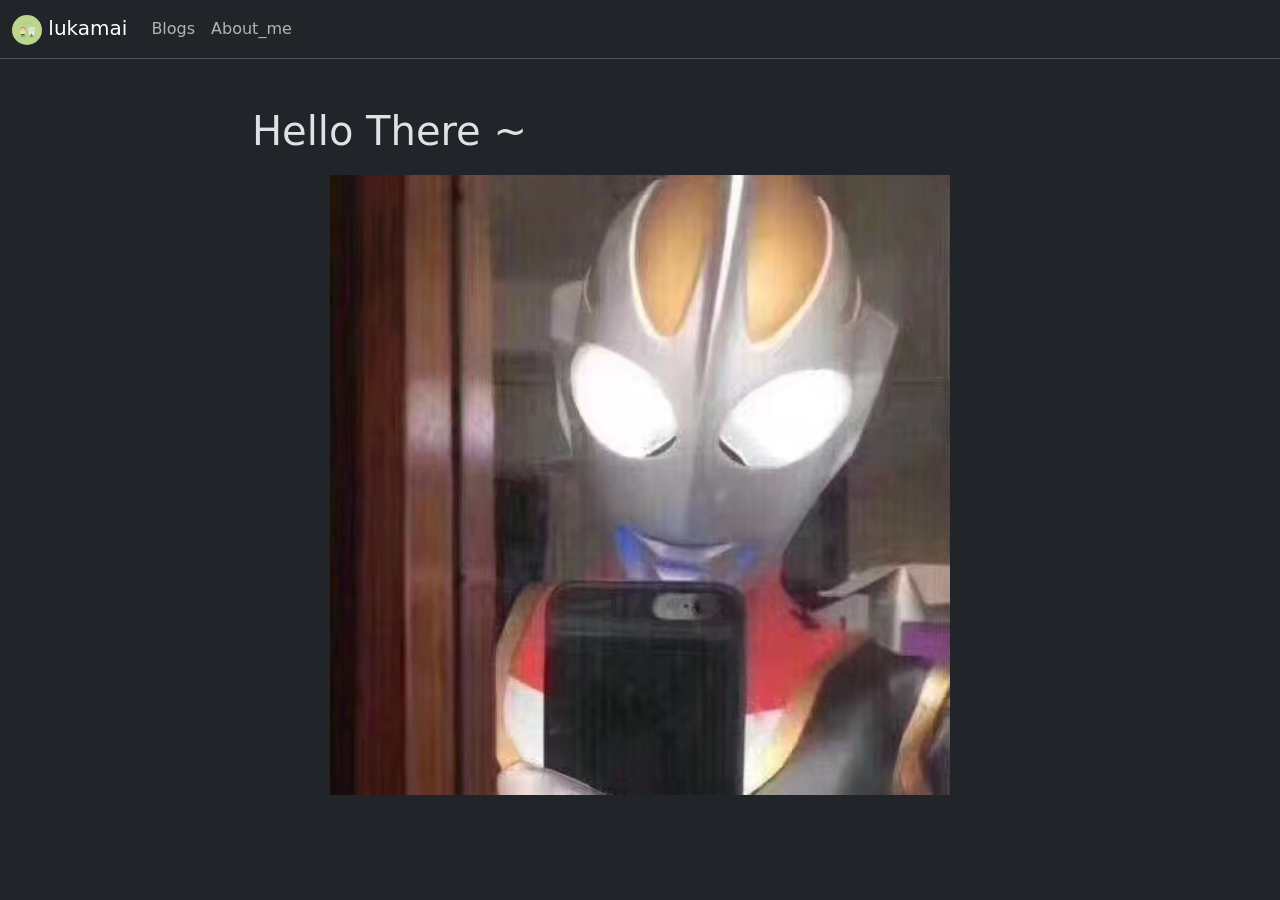
==== index.html @ 37186398 "minor update" ====
<!DOCTYPE html>
<html data-bs-theme="dark">
  <head>
    <title>home</title>
    <meta charset="UTF-8">
    <meta name="viewport" content="width=device-width, initial-scale=1">
    <link href="https://cdn.jsdelivr.net/npm/bootstrap@5.3.2/dist/css/bootstrap.min.css" rel="stylesheet">
    <script src="https://cdn.jsdelivr.net/npm/bootstrap@5.3.2/dist/js/bootstrap.bundle.min.js"></script>
    <style>
      main {
        max-width: 800px;
        margin: auto;
      }

      main  img {
        min-width: 80%;
        max-width: 98%;
        height: auto;
        display: block;
        margin: auto;
      }

      h1, h2, h3  {
        margin-top: 1em;
        margin-bottom: 0.5em;
      }
      
    </style>
  </head>
  <body>


    <nav  class="navbar navbar-expand-lg border-bottom">
      <div class="container-fluid">
        <a class="navbar-brand" href="/"> 
          <img src="/lukamai.jpg" alt="logo" width="30" height="30"  class="rounded-circle">
          lukamai
        </a>
          <ul  class="navbar-nav nav-pills me-auto " >
              
                
                  <li class="nav-item "><a class="nav-link " href="/blogs.html" >Blogs</a></li>
                
              
                
                  <li class="nav-item "><a class="nav-link " href="/about_me.html" >About_me</a></li>
                
              
                
              
          </ul>
        </div>
      </nav>


    <main>
      <div class="container mt-5 mb-10">
        <article>
         
<h1 id="hello-there">Hello There ~</h1>
<p><img alt="C:\Users\dm\Documents\WeChat Files\wxid_7ps2of99j6t432\FileStorage\Temp\fc6ae6576596aa20869ca1d9f9b8a47.jpg" src="index.html.media/media/image1.jpeg"/></p>

 
      </article>
      </div>
    </main>
  </body>
</html>
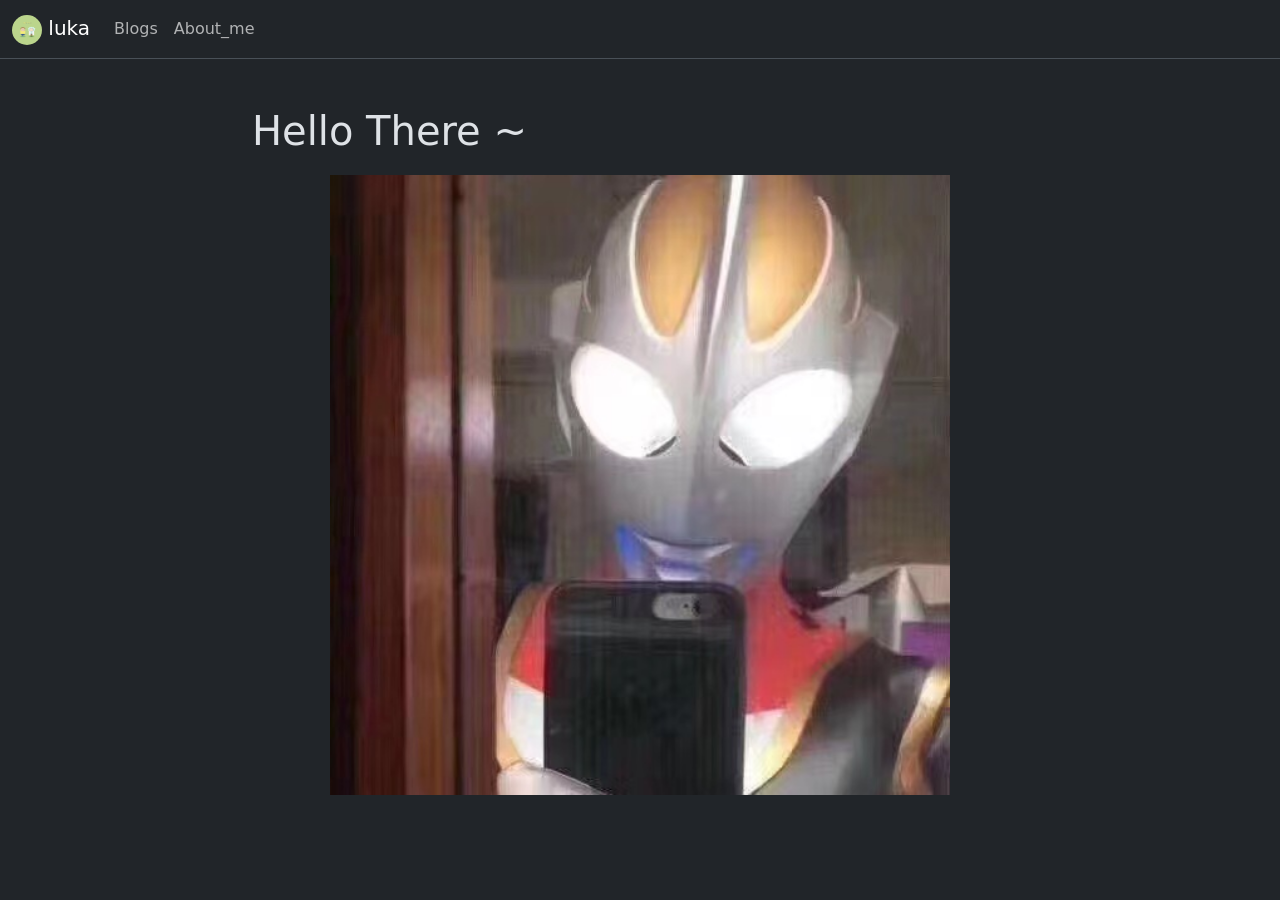
==== commit 7c325a87: "minor update" ====
--- a/index.html
+++ b/index.html
@@ -34,8 +34,8 @@
     <nav  class="navbar navbar-expand-lg border-bottom">
       <div class="container-fluid">
         <a class="navbar-brand" href="/"> 
-          <img src="/lukamai.jpg" alt="logo" width="30" height="30"  class="rounded-circle">
-          lukamai
+          <img src="/luka.jpg" alt="logo" width="30" height="30"  class="rounded-circle">
+          luka
         </a>
           <ul  class="navbar-nav nav-pills me-auto " >
               
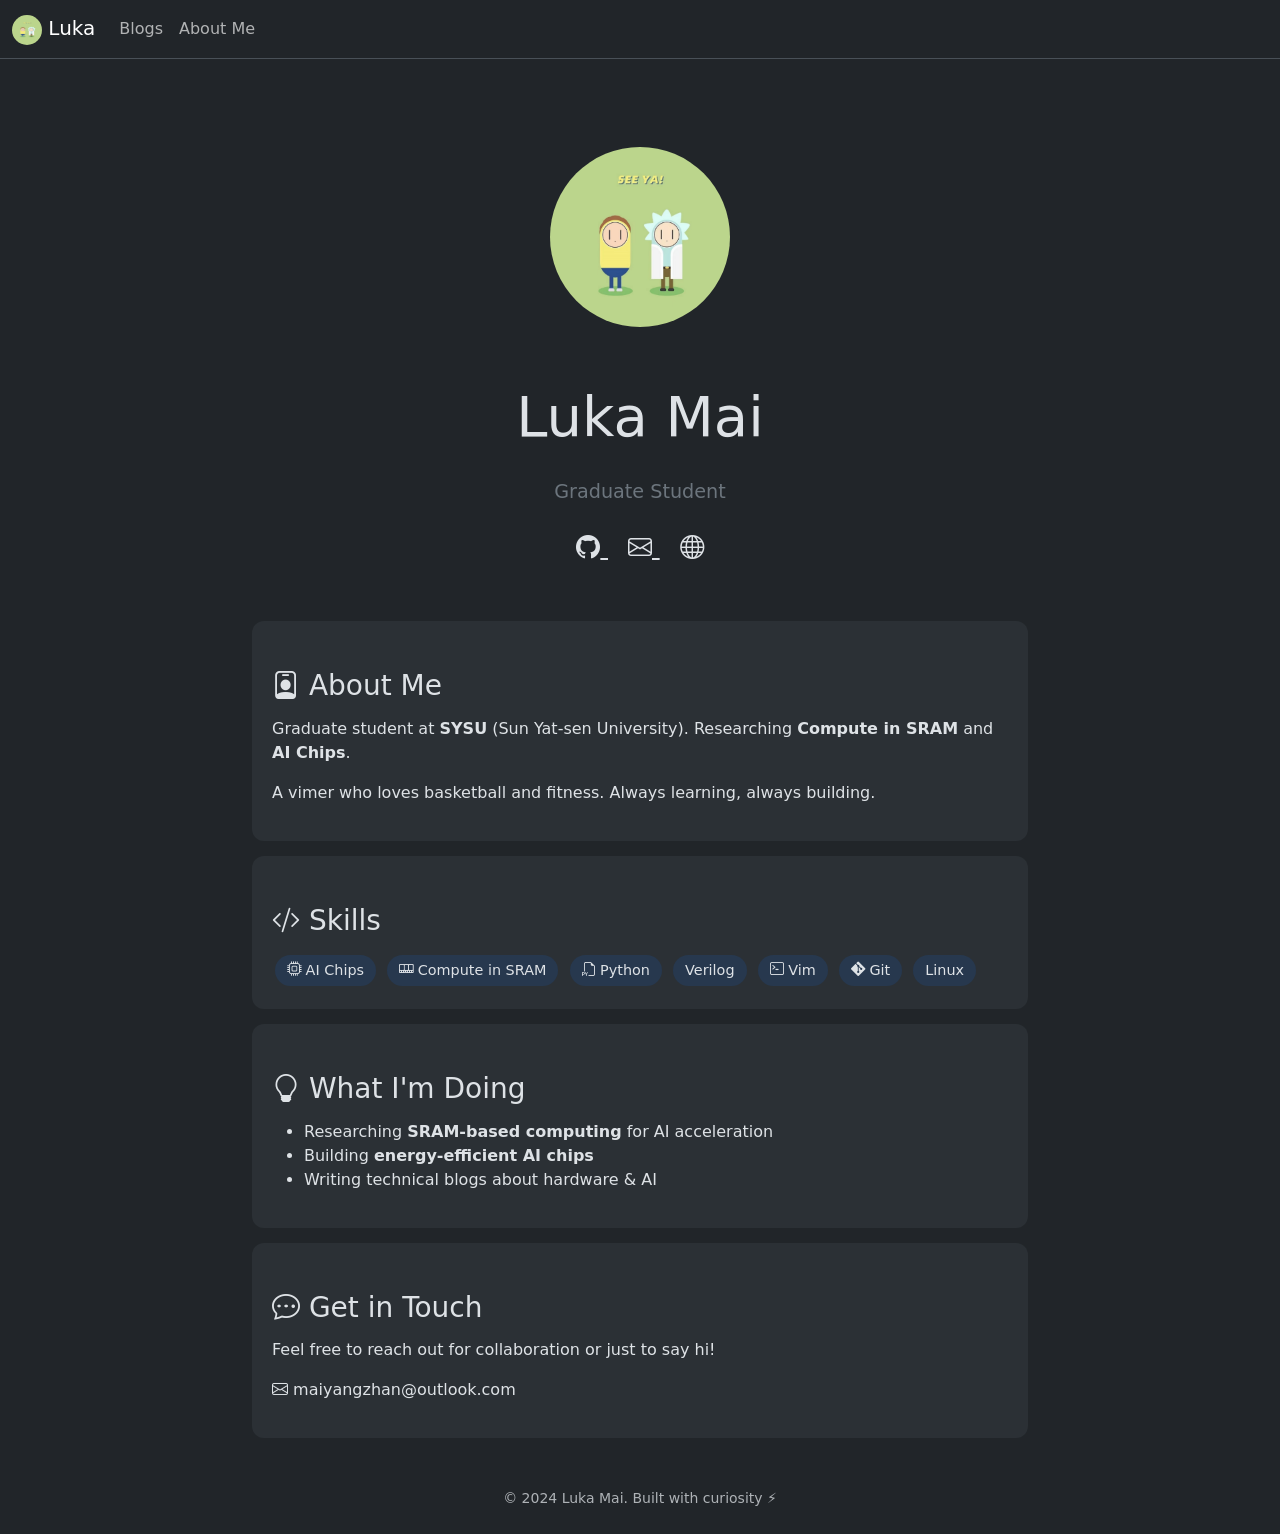
==== commit cec769ae: "feat: 优化主页和关于页面，增加个人简介、技能展示、社交链接" ====
--- a/index.html
+++ b/index.html
@@ -1,69 +1,154 @@
-
 <!DOCTYPE html>
 <html data-bs-theme="dark">
   <head>
-    <title>home</title>
+    <title>Luka Mai</title>
     <meta charset="UTF-8">
     <meta name="viewport" content="width=device-width, initial-scale=1">
     <link href="https://cdn.jsdelivr.net/npm/bootstrap@5.3.2/dist/css/bootstrap.min.css" rel="stylesheet">
     <script src="https://cdn.jsdelivr.net/npm/bootstrap@5.3.2/dist/js/bootstrap.bundle.min.js"></script>
+    <link rel="stylesheet" href="https://cdn.jsdelivr.net/npm/bootstrap-icons@1.11.1/font/bootstrap-icons.css">
     <style>
       main {
         max-width: 800px;
         margin: auto;
       }
-
-      main  img {
-        min-width: 80%;
-        max-width: 98%;
+      main img {
+        max-width: 200px;
         height: auto;
         display: block;
         margin: auto;
       }
-
-      h1, h2, h3  {
+      h1, h2, h3 {
         margin-top: 1em;
         margin-bottom: 0.5em;
       }
-      
+      .social-links a {
+        font-size: 1.5rem;
+        margin: 0 10px;
+        color: var(--bs-body-color);
+        transition: color 0.3s;
+      }
+      .social-links a:hover {
+        color: #0d6efd;
+      }
+      .skill-tag {
+        background-color: #0d6efd20;
+        color: var(--bs-body-color);
+        padding: 5px 12px;
+        border-radius: 20px;
+        font-size: 0.9rem;
+        margin: 3px;
+        display: inline-block;
+      }
+      .hero-section {
+        text-align: center;
+        padding: 40px 0;
+      }
+      .typing-text {
+        font-size: 1.2rem;
+        color: #6c757d;
+      }
+      .feature-card {
+        background: var(--bs-tertiary-bg);
+        border-radius: 12px;
+        padding: 20px;
+        margin: 15px 0;
+      }
     </style>
   </head>
   <body>
-
-
-    <nav  class="navbar navbar-expand-lg border-bottom">
+    <nav class="navbar navbar-expand-lg border-bottom">
       <div class="container-fluid">
         <a class="navbar-brand" href="/"> 
-          <img src="/luka.jpg" alt="logo" width="30" height="30"  class="rounded-circle">
-          luka
+          <img src="/luka.jpg" alt="logo" width="30" height="30" class="rounded-circle">
+          Luka
         </a>
-          <ul  class="navbar-nav nav-pills me-auto " >
-              
-                
-                  <li class="nav-item "><a class="nav-link " href="/blogs.html" >Blogs</a></li>
-                
-              
-                
-                  <li class="nav-item "><a class="nav-link " href="/about_me.html" >About_me</a></li>
-                
-              
-                
-              
+        <ul class="navbar-nav nav-pills me-auto">
+          <li class="nav-item"><a class="nav-link" href="/blogs.html">Blogs</a></li>
+          <li class="nav-item"><a class="nav-link" href="/about_me.html">About Me</a></li>
+        </ul>
+      </div>
+    </nav>
+
+    <main>
+      <div class="container mt-5">
+        <!-- Hero Section -->
+        <div class="hero-section">
+          <img src="/luka.jpg" alt="Luka Mai" class="rounded-circle mb-4" style="width: 180px; height: 180px; object-fit: cover;">
+          <h1 class="display-4">Luka Mai</h1>
+          <p class="typing-text">
+            <span id="typed"></span>
+          </p>
+          
+          <!-- Social Links -->
+          <div class="social-links mt-4">
+            <a href="https://github.com/maiyangzhan" target="_blank" title="GitHub">
+              <i class="bi bi-github"></i>
+            </a>
+            <a href="mailto:maiyangzhan@outlook.com" title="Email">
+              <i class="bi bi-envelope"></i>
+            </a>
+            <a href="https://maiyangzhan.github.io" target="_blank" title="Website">
+              <i class="bi bi-globe"></i>
+            </a>
+          </div>
+        </div>
+
+        <!-- About Short -->
+        <div class="feature-card">
+          <h3><i class="bi bi-person-badge"></i> About Me</h3>
+          <p>Graduate student at <strong>SYSU</strong> (Sun Yat-sen University). Researching <strong>Compute in SRAM</strong> and <strong>AI Chips</strong>.</p>
+          <p>A vimer who loves basketball and fitness. Always learning, always building.</p>
+        </div>
+
+        <!-- Skills -->
+        <div class="feature-card">
+          <h3><i class="bi bi-code-slash"></i> Skills</h3>
+          <div class="skill-tag"><i class="bi bi-cpu"></i> AI Chips</div>
+          <div class="skill-tag"><i class="bi bi-memory"></i> Compute in SRAM</div>
+          <div class="skill-tag"><i class="bi bi-filetype-py"></i> Python</div>
+          <div class="skill-tag"><i class="bi bi-filetype-v"></i> Verilog</div>
+          <div class="skill-tag"><i class="bi bi-terminal"></i> Vim</div>
+          <div class="skill-tag"><i class="bi bi-git"></i> Git</div>
+          <div class="skill-tag"><i class="bi bi-linux"></i> Linux</div>
+        </div>
+
+        <!-- What I'm Doing -->
+        <div class="feature-card">
+          <h3><i class="bi bi-lightbulb"></i> What I'm Doing</h3>
+          <ul>
+            <li>Researching <strong>SRAM-based computing</strong> for AI acceleration</li>
+            <li>Building <strong>energy-efficient AI chips</strong></li>
+            <li>Writing technical blogs about hardware & AI</li>
           </ul>
         </div>
-      </nav>
 
+        <!-- Contact -->
+        <div class="feature-card">
+          <h3><i class="bi bi-chat-dots"></i> Get in Touch</h3>
+          <p>Feel free to reach out for collaboration or just to say hi!</p>
+          <p><i class="bi bi-envelope"></i> maiyangzhan@outlook.com</p>
+        </div>
+      </div>
 
-    <main>
-      <div class="container mt-5 mb-10">
-        <article>
-         
-<h1 id="hello-there">Hello There ~</h1>
-<p><img alt="C:\Users\dm\Documents\WeChat Files\wxid_7ps2of99j6t432\FileStorage\Temp\fc6ae6576596aa20869ca1d9f9b8a47.jpg" src="index.html.media/media/image1.jpeg"/></p>
+      <footer class="text-center mt-5 mb-4 text-muted">
+        <small>&copy; 2024 Luka Mai. Built with curiosity ⚡</small>
+      </footer>
+    </main>
 
- 
-      </article>
-      </div>
-    </main>
+    <script>
+      // Simple typing effect
+      const text = "Graduate Student | AI Chip Researcher | Vimmer";
+      const typed = document.getElementById('typed');
+      let i = 0;
+      function type() {
+        if (i < text.length) {
+          typed.innerHTML += text.charAt(i);
+          i++;
+          setTimeout(type, 80);
+        }
+      }
+      type();
+    </script>
   </body>
-</html>+</html>
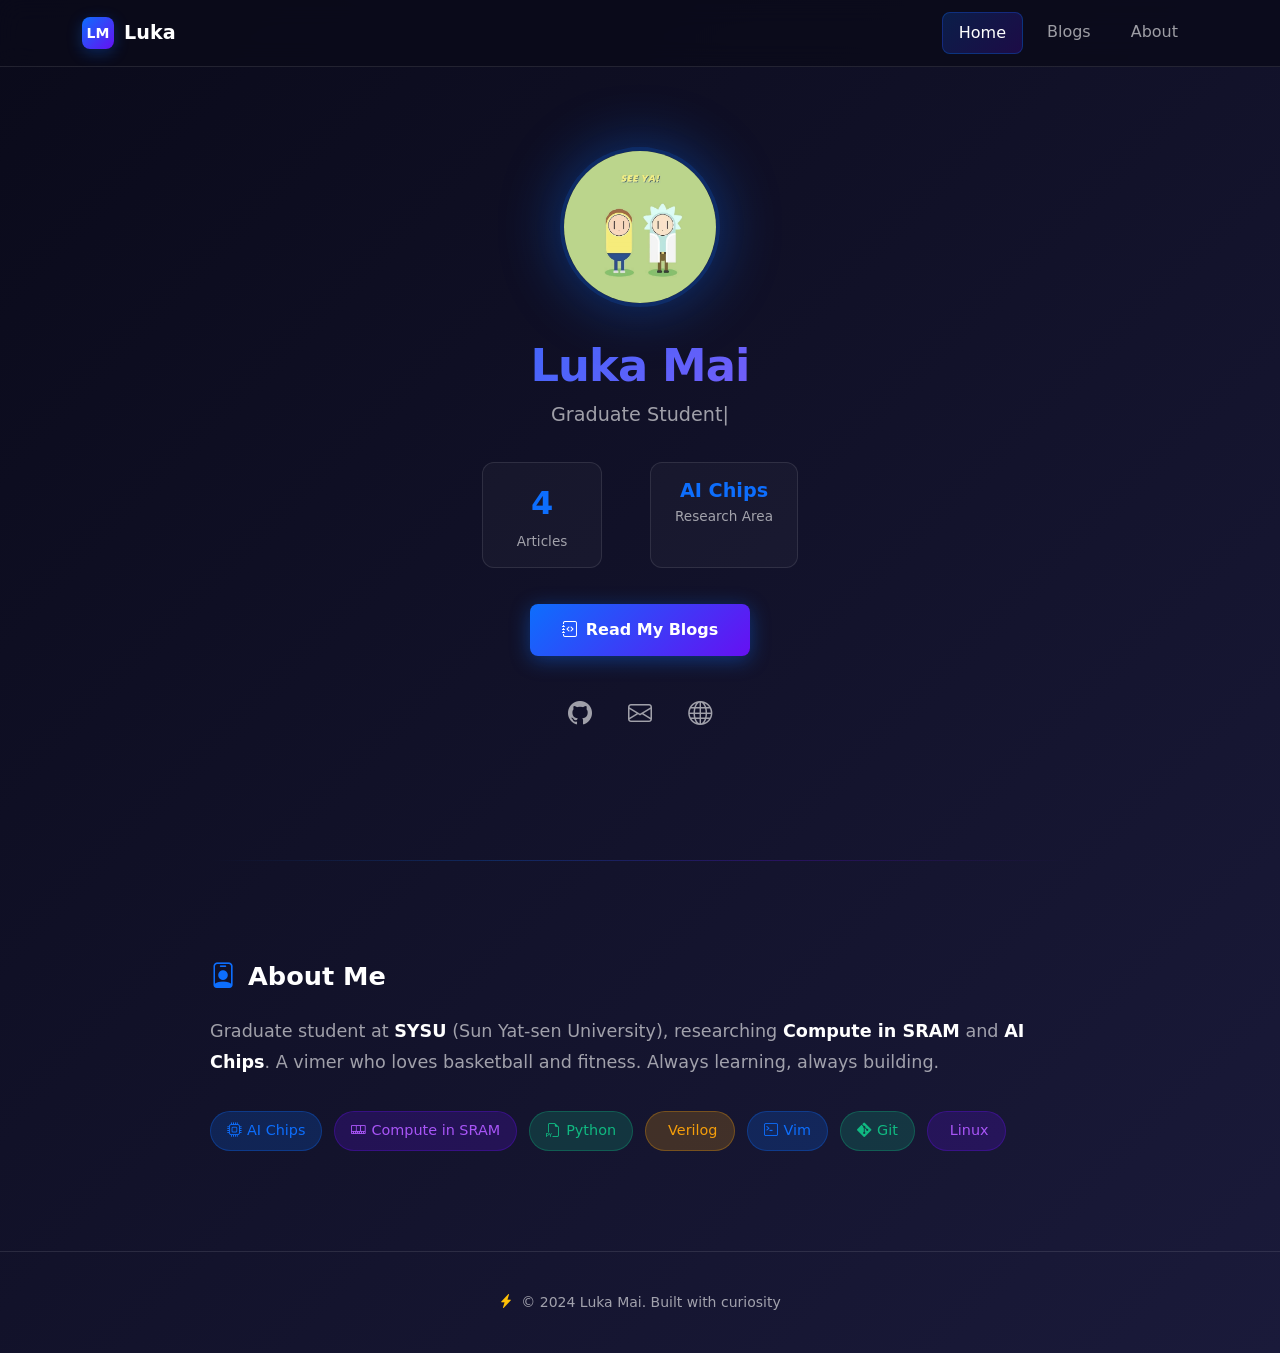
==== commit 0267dfdb: "feat: 重构首页 - 科技感深色主题 Hero 区 Co-Authored-By: Claude Opus 4.6 <noreply@anthropic.com>" ====
--- a/index.html
+++ b/index.html
@@ -8,146 +8,474 @@
     <script src="https://cdn.jsdelivr.net/npm/bootstrap@5.3.2/dist/js/bootstrap.bundle.min.js"></script>
     <link rel="stylesheet" href="https://cdn.jsdelivr.net/npm/bootstrap-icons@1.11.1/font/bootstrap-icons.css">
     <style>
+      :root {
+        --bg-primary: #0a0a1a;
+        --bg-secondary: #1a1a3a;
+        --color-primary: #0d6efd;
+        --color-purple: #6610f2;
+        --color-green: #10b981;
+        --color-orange: #f59e0b;
+        --text-primary: #ffffff;
+        --text-secondary: rgba(255, 255, 255, 0.6);
+        --border-color: rgba(255, 255, 255, 0.1);
+        --transition: 0.3s cubic-bezier(0.4, 0, 0.2, 1);
+      }
+
+      body {
+        background: linear-gradient(135deg, var(--bg-primary), var(--bg-secondary));
+        min-height: 100vh;
+        color: var(--text-primary);
+        font-family: system-ui, -apple-system, sans-serif;
+      }
+
+      /* Navbar */
+      .navbar {
+        background: rgba(10, 10, 26, 0.8) !important;
+        backdrop-filter: blur(12px);
+        -webkit-backdrop-filter: blur(12px);
+        border-bottom: 1px solid var(--border-color) !important;
+        padding: 12px 0;
+      }
+
+      .navbar-brand .logo-icon {
+        width: 32px;
+        height: 32px;
+        background: linear-gradient(135deg, var(--color-primary), var(--color-purple));
+        border-radius: 8px;
+        display: inline-flex;
+        align-items: center;
+        justify-content: center;
+        margin-right: 10px;
+        font-weight: 700;
+        font-size: 14px;
+        color: white;
+        box-shadow: 0 4px 15px rgba(13, 110, 253, 0.3);
+      }
+
+      .navbar-brand {
+        color: var(--text-primary) !important;
+        font-weight: 600;
+        font-size: 1.2rem;
+        display: flex;
+        align-items: center;
+      }
+
+      .navbar-nav .nav-link {
+        color: var(--text-secondary) !important;
+        font-weight: 500;
+        padding: 8px 16px !important;
+        border-radius: 8px;
+        transition: var(--transition);
+        margin: 0 4px;
+      }
+
+      .navbar-nav .nav-link:hover {
+        color: var(--text-primary) !important;
+        background: rgba(255, 255, 255, 0.05);
+      }
+
+      .navbar-nav .nav-link.active {
+        color: var(--text-primary) !important;
+        background: linear-gradient(135deg, rgba(13, 110, 253, 0.2), rgba(102, 16, 242, 0.2)) !important;
+        border: 1px solid rgba(13, 110, 253, 0.3);
+      }
+
+      /* Main content */
       main {
-        max-width: 800px;
+        max-width: 900px;
         margin: auto;
-      }
-      main img {
-        max-width: 200px;
-        height: auto;
-        display: block;
-        margin: auto;
-      }
-      h1, h2, h3 {
-        margin-top: 1em;
-        margin-bottom: 0.5em;
-      }
+        padding: 0 20px;
+      }
+
+      /* Hero Section */
+      .hero-section {
+        text-align: center;
+        padding: 80px 0 60px;
+      }
+
+      .avatar-wrapper {
+        position: relative;
+        display: inline-block;
+        margin-bottom: 32px;
+      }
+
+      .avatar {
+        width: 160px;
+        height: 160px;
+        border-radius: 50%;
+        object-fit: cover;
+        border: 4px solid rgba(13, 110, 253, 0.3);
+        box-shadow: 0 0 60px rgba(13, 110, 253, 0.4);
+        transition: var(--transition);
+      }
+
+      .avatar:hover {
+        transform: scale(1.02);
+        box-shadow: 0 0 80px rgba(13, 110, 253, 0.5);
+      }
+
+      .gradient-text {
+        background: linear-gradient(135deg, #0d6efd, #a855f7);
+        -webkit-background-clip: text;
+        -webkit-text-fill-color: transparent;
+        background-clip: text;
+      }
+
+      .hero-name {
+        font-size: 2.8rem;
+        font-weight: 800;
+        margin-bottom: 8px;
+        letter-spacing: -0.02em;
+      }
+
+      .typing-text {
+        font-size: 1.2rem;
+        color: var(--text-secondary);
+        margin-bottom: 32px;
+      }
+
+      /* Stats Row */
+      .stats-row {
+        display: flex;
+        justify-content: center;
+        gap: 48px;
+        margin-bottom: 36px;
+        flex-wrap: wrap;
+      }
+
+      .stat-item {
+        text-align: center;
+        padding: 16px 24px;
+        background: rgba(255, 255, 255, 0.03);
+        border: 1px solid var(--border-color);
+        border-radius: 12px;
+        min-width: 120px;
+        transition: var(--transition);
+      }
+
+      .stat-item:hover {
+        background: rgba(255, 255, 255, 0.06);
+        border-color: rgba(13, 110, 253, 0.3);
+        transform: translateY(-2px);
+      }
+
+      .stat-number {
+        font-size: 2rem;
+        font-weight: 700;
+        color: var(--color-primary);
+        margin-bottom: 4px;
+      }
+
+      .stat-label {
+        font-size: 0.85rem;
+        color: var(--text-secondary);
+      }
+
+      /* CTA Button */
+      .cta-button {
+        display: inline-flex;
+        align-items: center;
+        gap: 8px;
+        background: linear-gradient(135deg, #0d6efd, #6610f2);
+        color: white;
+        border: none;
+        padding: 14px 32px;
+        border-radius: 8px;
+        font-size: 1rem;
+        font-weight: 600;
+        text-decoration: none;
+        box-shadow: 0 4px 20px rgba(13, 110, 253, 0.4);
+        transition: var(--transition);
+        cursor: pointer;
+      }
+
+      .cta-button:hover {
+        transform: translateY(-2px);
+        box-shadow: 0 6px 28px rgba(13, 110, 253, 0.5);
+        color: white;
+      }
+
+      .cta-button:active {
+        transform: translateY(0);
+      }
+
+      /* Gradient Separator */
+      .gradient-separator {
+        height: 1px;
+        background: linear-gradient(90deg, transparent, var(--color-primary), var(--color-purple), transparent);
+        margin: 60px 0;
+        border: none;
+      }
+
+      /* About Section */
+      .about-section {
+        padding: 40px 0;
+      }
+
+      .section-title {
+        font-size: 1.6rem;
+        font-weight: 700;
+        margin-bottom: 24px;
+        display: flex;
+        align-items: center;
+        gap: 12px;
+      }
+
+      .section-title i {
+        color: var(--color-primary);
+      }
+
+      .about-content {
+        font-size: 1.1rem;
+        line-height: 1.8;
+        color: var(--text-secondary);
+        margin-bottom: 32px;
+      }
+
+      .about-content strong {
+        color: var(--text-primary);
+      }
+
+      /* Skill Badges */
+      .skill-badges {
+        display: flex;
+        flex-wrap: wrap;
+        gap: 12px;
+      }
+
+      .skill-badge {
+        padding: 8px 16px;
+        border-radius: 20px;
+        font-size: 0.9rem;
+        font-weight: 500;
+        display: inline-flex;
+        align-items: center;
+        gap: 6px;
+        transition: var(--transition);
+        cursor: default;
+      }
+
+      .skill-badge:hover {
+        transform: translateY(-2px);
+      }
+
+      .skill-badge.blue {
+        background: rgba(13, 110, 253, 0.2);
+        color: #0d6efd;
+        border: 1px solid rgba(13, 110, 253, 0.3);
+      }
+
+      .skill-badge.purple {
+        background: rgba(102, 16, 242, 0.2);
+        color: #a855f7;
+        border: 1px solid rgba(102, 16, 242, 0.3);
+      }
+
+      .skill-badge.green {
+        background: rgba(16, 185, 129, 0.2);
+        color: #10b981;
+        border: 1px solid rgba(16, 185, 129, 0.3);
+      }
+
+      .skill-badge.orange {
+        background: rgba(245, 158, 11, 0.2);
+        color: #f59e0b;
+        border: 1px solid rgba(245, 158, 11, 0.3);
+      }
+
+      /* Social Links */
+      .social-links {
+        display: flex;
+        justify-content: center;
+        gap: 20px;
+        margin-top: 32px;
+      }
+
       .social-links a {
         font-size: 1.5rem;
-        margin: 0 10px;
-        color: var(--bs-body-color);
-        transition: color 0.3s;
-      }
+        color: var(--text-secondary);
+        transition: var(--transition);
+        padding: 8px;
+      }
+
       .social-links a:hover {
-        color: #0d6efd;
-      }
-      .skill-tag {
-        background-color: #0d6efd20;
-        color: var(--bs-body-color);
-        padding: 5px 12px;
-        border-radius: 20px;
-        font-size: 0.9rem;
-        margin: 3px;
-        display: inline-block;
-      }
-      .hero-section {
+        color: var(--color-primary);
+        transform: translateY(-3px);
+      }
+
+      /* Footer */
+      footer {
         text-align: center;
         padding: 40px 0;
-      }
-      .typing-text {
-        font-size: 1.2rem;
-        color: #6c757d;
-      }
-      .feature-card {
-        background: var(--bs-tertiary-bg);
-        border-radius: 12px;
-        padding: 20px;
-        margin: 15px 0;
+        color: var(--text-secondary);
+        border-top: 1px solid var(--border-color);
+        margin-top: 60px;
+      }
+
+      footer small {
+        display: flex;
+        align-items: center;
+        justify-content: center;
+        gap: 8px;
+      }
+
+      /* Responsive */
+      @media (max-width: 576px) {
+        .hero-name {
+          font-size: 2rem;
+        }
+
+        .stats-row {
+          gap: 16px;
+        }
+
+        .stat-item {
+          min-width: 100px;
+          padding: 12px 16px;
+        }
+
+        .stat-number {
+          font-size: 1.5rem;
+        }
       }
     </style>
   </head>
   <body>
-    <nav class="navbar navbar-expand-lg border-bottom">
-      <div class="container-fluid">
-        <a class="navbar-brand" href="/"> 
-          <img src="/luka.jpg" alt="logo" width="30" height="30" class="rounded-circle">
+    <!-- Navigation -->
+    <nav class="navbar navbar-expand-lg sticky-top">
+      <div class="container">
+        <a class="navbar-brand" href="/">
+          <span class="logo-icon">LM</span>
           Luka
         </a>
-        <ul class="navbar-nav nav-pills me-auto">
-          <li class="nav-item"><a class="nav-link" href="/blogs.html">Blogs</a></li>
-          <li class="nav-item"><a class="nav-link" href="/about_me.html">About Me</a></li>
-        </ul>
+        <button class="navbar-toggler" type="button" data-bs-toggle="collapse" data-bs-target="#navbarNav">
+          <span class="navbar-toggler-icon"></span>
+        </button>
+        <div class="collapse navbar-collapse" id="navbarNav">
+          <ul class="navbar-nav ms-auto">
+            <li class="nav-item">
+              <a class="nav-link active" href="/">Home</a>
+            </li>
+            <li class="nav-item">
+              <a class="nav-link" href="/blogs.html">Blogs</a>
+            </li>
+            <li class="nav-item">
+              <a class="nav-link" href="/about_me.html">About</a>
+            </li>
+          </ul>
+        </div>
       </div>
     </nav>
 
     <main>
-      <div class="container mt-5">
-        <!-- Hero Section -->
-        <div class="hero-section">
-          <img src="/luka.jpg" alt="Luka Mai" class="rounded-circle mb-4" style="width: 180px; height: 180px; object-fit: cover;">
-          <h1 class="display-4">Luka Mai</h1>
-          <p class="typing-text">
-            <span id="typed"></span>
-          </p>
-          
-          <!-- Social Links -->
-          <div class="social-links mt-4">
-            <a href="https://github.com/maiyangzhan" target="_blank" title="GitHub">
-              <i class="bi bi-github"></i>
-            </a>
-            <a href="mailto:maiyangzhan@outlook.com" title="Email">
-              <i class="bi bi-envelope"></i>
-            </a>
-            <a href="https://maiyangzhan.github.io" target="_blank" title="Website">
-              <i class="bi bi-globe"></i>
-            </a>
+      <!-- Hero Section -->
+      <section class="hero-section">
+        <div class="avatar-wrapper">
+          <img src="/luka.jpg" alt="Luka Mai" class="avatar">
+        </div>
+
+        <h1 class="hero-name gradient-text">Luka Mai</h1>
+
+        <p class="typing-text">
+          <span id="typed"></span><span class="cursor">|</span>
+        </p>
+
+        <!-- Stats -->
+        <div class="stats-row">
+          <div class="stat-item">
+            <div class="stat-number">4</div>
+            <div class="stat-label">Articles</div>
+          </div>
+          <div class="stat-item">
+            <div class="stat-number" style="font-size: 1.2rem; line-height: 1.2;">AI Chips</div>
+            <div class="stat-label">Research Area</div>
           </div>
         </div>
 
-        <!-- About Short -->
-        <div class="feature-card">
-          <h3><i class="bi bi-person-badge"></i> About Me</h3>
-          <p>Graduate student at <strong>SYSU</strong> (Sun Yat-sen University). Researching <strong>Compute in SRAM</strong> and <strong>AI Chips</strong>.</p>
-          <p>A vimer who loves basketball and fitness. Always learning, always building.</p>
+        <!-- CTA Button -->
+        <a href="/blogs.html" class="cta-button">
+          <i class="bi bi-journal-code"></i>
+          Read My Blogs
+        </a>
+
+        <!-- Social Links -->
+        <div class="social-links">
+          <a href="https://github.com/maiyangzhan" target="_blank" title="GitHub">
+            <i class="bi bi-github"></i>
+          </a>
+          <a href="mailto:maiyangzhan@outlook.com" title="Email">
+            <i class="bi bi-envelope"></i>
+          </a>
+          <a href="https://maiyangzhan.github.io" target="_blank" title="Website">
+            <i class="bi bi-globe"></i>
+          </a>
         </div>
-
-        <!-- Skills -->
-        <div class="feature-card">
-          <h3><i class="bi bi-code-slash"></i> Skills</h3>
-          <div class="skill-tag"><i class="bi bi-cpu"></i> AI Chips</div>
-          <div class="skill-tag"><i class="bi bi-memory"></i> Compute in SRAM</div>
-          <div class="skill-tag"><i class="bi bi-filetype-py"></i> Python</div>
-          <div class="skill-tag"><i class="bi bi-filetype-v"></i> Verilog</div>
-          <div class="skill-tag"><i class="bi bi-terminal"></i> Vim</div>
-          <div class="skill-tag"><i class="bi bi-git"></i> Git</div>
-          <div class="skill-tag"><i class="bi bi-linux"></i> Linux</div>
+      </section>
+
+      <!-- Gradient Separator -->
+      <hr class="gradient-separator">
+
+      <!-- About Preview Section -->
+      <section class="about-section">
+        <h2 class="section-title">
+          <i class="bi bi-person-badge"></i>
+          About Me
+        </h2>
+
+        <p class="about-content">
+          Graduate student at <strong>SYSU</strong> (Sun Yat-sen University), researching
+          <strong>Compute in SRAM</strong> and <strong>AI Chips</strong>.
+          A vimer who loves basketball and fitness. Always learning, always building.
+        </p>
+
+        <div class="skill-badges">
+          <span class="skill-badge blue">
+            <i class="bi bi-cpu"></i> AI Chips
+          </span>
+          <span class="skill-badge purple">
+            <i class="bi bi-memory"></i> Compute in SRAM
+          </span>
+          <span class="skill-badge green">
+            <i class="bi bi-filetype-py"></i> Python
+          </span>
+          <span class="skill-badge orange">
+            <i class="bi bi-filetype-v"></i> Verilog
+          </span>
+          <span class="skill-badge blue">
+            <i class="bi bi-terminal"></i> Vim
+          </span>
+          <span class="skill-badge green">
+            <i class="bi bi-git"></i> Git
+          </span>
+          <span class="skill-badge purple">
+            <i class="bi bi-linux"></i> Linux
+          </span>
         </div>
-
-        <!-- What I'm Doing -->
-        <div class="feature-card">
-          <h3><i class="bi bi-lightbulb"></i> What I'm Doing</h3>
-          <ul>
-            <li>Researching <strong>SRAM-based computing</strong> for AI acceleration</li>
-            <li>Building <strong>energy-efficient AI chips</strong></li>
-            <li>Writing technical blogs about hardware & AI</li>
-          </ul>
-        </div>
-
-        <!-- Contact -->
-        <div class="feature-card">
-          <h3><i class="bi bi-chat-dots"></i> Get in Touch</h3>
-          <p>Feel free to reach out for collaboration or just to say hi!</p>
-          <p><i class="bi bi-envelope"></i> maiyangzhan@outlook.com</p>
-        </div>
-      </div>
-
-      <footer class="text-center mt-5 mb-4 text-muted">
-        <small>&copy; 2024 Luka Mai. Built with curiosity ⚡</small>
-      </footer>
+      </section>
     </main>
 
+    <!-- Footer -->
+    <footer>
+      <small>
+        <i class="bi bi-lightning-charge-fill text-warning"></i>
+        &copy; 2024 Luka Mai. Built with curiosity
+      </small>
+    </footer>
+
+    <!-- Typewriter Effect -->
     <script>
-      // Simple typing effect
       const text = "Graduate Student | AI Chip Researcher | Vimmer";
-      const typed = document.getElementById('typed');
+      const typedElement = document.getElementById('typed');
       let i = 0;
+
       function type() {
         if (i < text.length) {
-          typed.innerHTML += text.charAt(i);
+          typedElement.innerHTML += text.charAt(i);
           i++;
           setTimeout(type, 80);
         }
       }
+
       type();
     </script>
   </body>
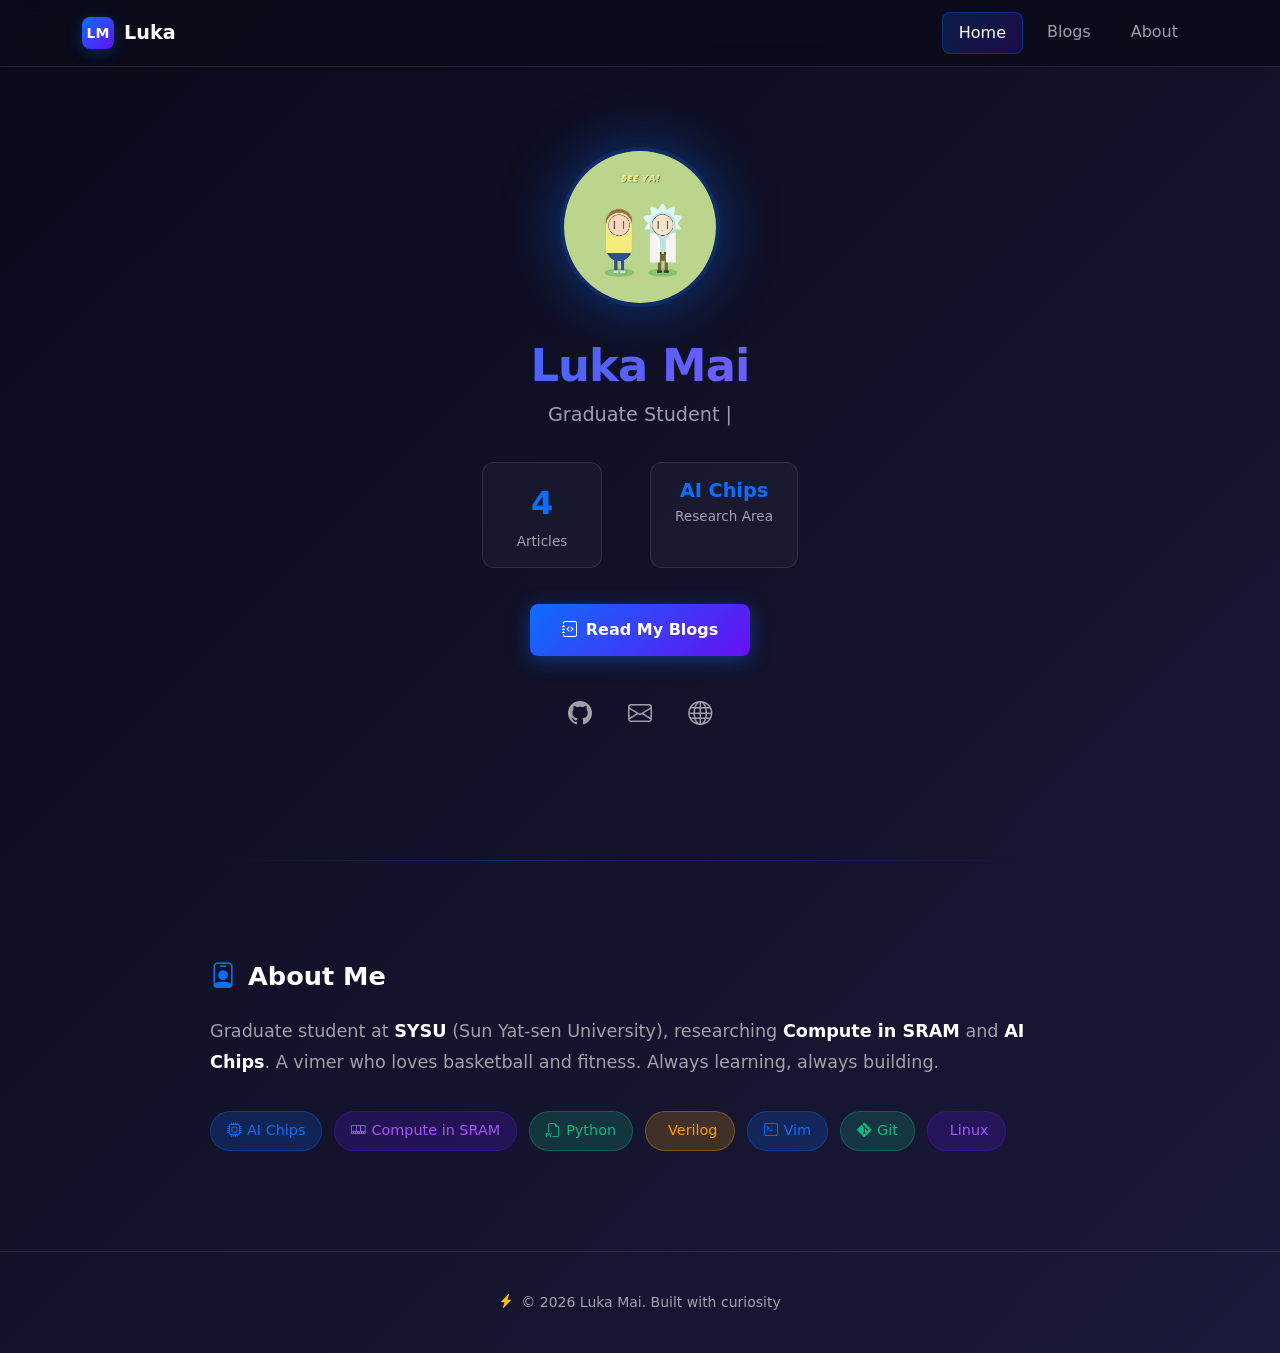
==== commit 955c8ea3: "fix: address code quality issues in index.html Co-Authored-By: Claude Opus 4.6 <noreply@anthropic.co" ====
--- a/index.html
+++ b/index.html
@@ -166,6 +166,21 @@
         margin-bottom: 4px;
       }
 
+      .stat-number-sm {
+        font-size: 1.2rem;
+        line-height: 1.2;
+      }
+
+      .cursor {
+        display: inline-block;
+        animation: blink 1s step-end infinite;
+      }
+
+      @keyframes blink {
+        0%, 100% { opacity: 1; }
+        50% { opacity: 0; }
+      }
+
       .stat-label {
         font-size: 0.85rem;
         color: var(--text-secondary);
@@ -279,7 +294,7 @@
 
       .skill-badge.orange {
         background: rgba(245, 158, 11, 0.2);
-        color: #f59e0b;
+        color: var(--color-orange);
         border: 1px solid rgba(245, 158, 11, 0.3);
       }
 
@@ -387,7 +402,7 @@
             <div class="stat-label">Articles</div>
           </div>
           <div class="stat-item">
-            <div class="stat-number" style="font-size: 1.2rem; line-height: 1.2;">AI Chips</div>
+            <div class="stat-number stat-number-sm">AI Chips</div>
             <div class="stat-label">Research Area</div>
           </div>
         </div>
@@ -458,7 +473,7 @@
     <footer>
       <small>
         <i class="bi bi-lightning-charge-fill text-warning"></i>
-        &copy; 2024 Luka Mai. Built with curiosity
+        &copy; 2026 Luka Mai. Built with curiosity
       </small>
     </footer>
 
@@ -467,6 +482,7 @@
       const text = "Graduate Student | AI Chip Researcher | Vimmer";
       const typedElement = document.getElementById('typed');
       let i = 0;
+      let isTyping = false;
 
       function type() {
         if (i < text.length) {
@@ -476,7 +492,22 @@
         }
       }
 
-      type();
+      function startTyping() {
+        if (!isTyping) {
+          isTyping = true;
+          type();
+        }
+      }
+
+      document.addEventListener('visibilitychange', () => {
+        if (document.hidden) {
+          isTyping = false;
+        } else {
+          startTyping();
+        }
+      });
+
+      startTyping();
     </script>
   </body>
 </html>
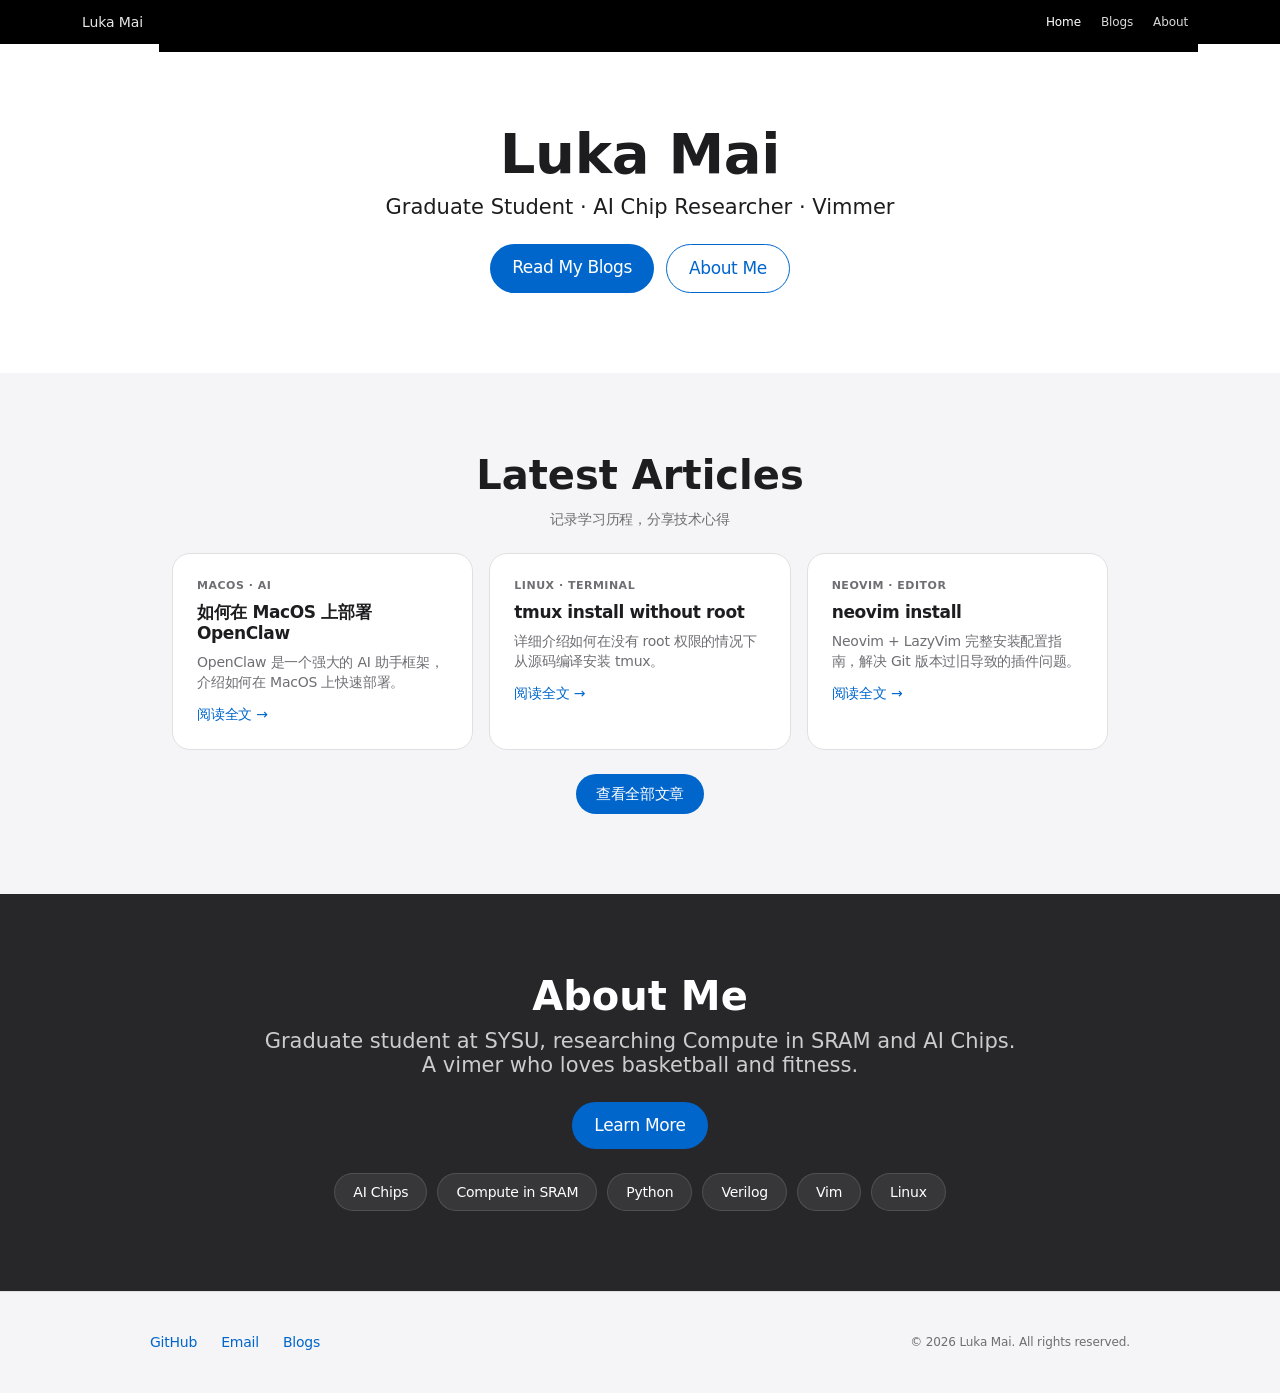
==== commit 6815ebfa: "feat: rewrite index.html with Apple tile layout" ====
--- a/index.html
+++ b/index.html
@@ -1,5 +1,5 @@
 <!DOCTYPE html>
-<html data-bs-theme="dark">
+<html>
   <head>
     <title>Luka Mai</title>
     <meta charset="UTF-8">
@@ -7,507 +7,109 @@
     <link href="https://cdn.jsdelivr.net/npm/bootstrap@5.3.2/dist/css/bootstrap.min.css" rel="stylesheet">
     <script src="https://cdn.jsdelivr.net/npm/bootstrap@5.3.2/dist/js/bootstrap.bundle.min.js"></script>
     <link rel="stylesheet" href="https://cdn.jsdelivr.net/npm/bootstrap-icons@1.11.1/font/bootstrap-icons.css">
-    <style>
-      :root {
-        --bg-primary: #0a0a1a;
-        --bg-secondary: #1a1a3a;
-        --color-primary: #0d6efd;
-        --color-purple: #6610f2;
-        --color-green: #10b981;
-        --color-orange: #f59e0b;
-        --text-primary: #ffffff;
-        --text-secondary: rgba(255, 255, 255, 0.6);
-        --border-color: rgba(255, 255, 255, 0.1);
-        --transition: 0.3s cubic-bezier(0.4, 0, 0.2, 1);
-      }
-
-      body {
-        background: linear-gradient(135deg, var(--bg-primary), var(--bg-secondary));
-        min-height: 100vh;
-        color: var(--text-primary);
-        font-family: system-ui, -apple-system, sans-serif;
-      }
-
-      /* Navbar */
-      .navbar {
-        background: rgba(10, 10, 26, 0.8) !important;
-        backdrop-filter: blur(12px);
-        -webkit-backdrop-filter: blur(12px);
-        border-bottom: 1px solid var(--border-color) !important;
-        padding: 12px 0;
-      }
-
-      .navbar-brand .logo-icon {
-        width: 32px;
-        height: 32px;
-        background: linear-gradient(135deg, var(--color-primary), var(--color-purple));
-        border-radius: 8px;
-        display: inline-flex;
-        align-items: center;
-        justify-content: center;
-        margin-right: 10px;
-        font-weight: 700;
-        font-size: 14px;
-        color: white;
-        box-shadow: 0 4px 15px rgba(13, 110, 253, 0.3);
-      }
-
-      .navbar-brand {
-        color: var(--text-primary) !important;
-        font-weight: 600;
-        font-size: 1.2rem;
-        display: flex;
-        align-items: center;
-      }
-
-      .navbar-nav .nav-link {
-        color: var(--text-secondary) !important;
-        font-weight: 500;
-        padding: 8px 16px !important;
-        border-radius: 8px;
-        transition: var(--transition);
-        margin: 0 4px;
-      }
-
-      .navbar-nav .nav-link:hover {
-        color: var(--text-primary) !important;
-        background: rgba(255, 255, 255, 0.05);
-      }
-
-      .navbar-nav .nav-link.active {
-        color: var(--text-primary) !important;
-        background: linear-gradient(135deg, rgba(13, 110, 253, 0.2), rgba(102, 16, 242, 0.2)) !important;
-        border: 1px solid rgba(13, 110, 253, 0.3);
-      }
-
-      /* Main content */
-      main {
-        max-width: 900px;
-        margin: auto;
-        padding: 0 20px;
-      }
-
-      /* Hero Section */
-      .hero-section {
-        text-align: center;
-        padding: 80px 0 60px;
-      }
-
-      .avatar-wrapper {
-        position: relative;
-        display: inline-block;
-        margin-bottom: 32px;
-      }
-
-      .avatar {
-        width: 160px;
-        height: 160px;
-        border-radius: 50%;
-        object-fit: cover;
-        border: 4px solid rgba(13, 110, 253, 0.3);
-        box-shadow: 0 0 60px rgba(13, 110, 253, 0.4);
-        transition: var(--transition);
-      }
-
-      .avatar:hover {
-        transform: scale(1.02);
-        box-shadow: 0 0 80px rgba(13, 110, 253, 0.5);
-      }
-
-      .gradient-text {
-        background: linear-gradient(135deg, #0d6efd, #a855f7);
-        -webkit-background-clip: text;
-        -webkit-text-fill-color: transparent;
-        background-clip: text;
-      }
-
-      .hero-name {
-        font-size: 2.8rem;
-        font-weight: 800;
-        margin-bottom: 8px;
-        letter-spacing: -0.02em;
-      }
-
-      .typing-text {
-        font-size: 1.2rem;
-        color: var(--text-secondary);
-        margin-bottom: 32px;
-      }
-
-      /* Stats Row */
-      .stats-row {
-        display: flex;
-        justify-content: center;
-        gap: 48px;
-        margin-bottom: 36px;
-        flex-wrap: wrap;
-      }
-
-      .stat-item {
-        text-align: center;
-        padding: 16px 24px;
-        background: rgba(255, 255, 255, 0.03);
-        border: 1px solid var(--border-color);
-        border-radius: 12px;
-        min-width: 120px;
-        transition: var(--transition);
-      }
-
-      .stat-item:hover {
-        background: rgba(255, 255, 255, 0.06);
-        border-color: rgba(13, 110, 253, 0.3);
-        transform: translateY(-2px);
-      }
-
-      .stat-number {
-        font-size: 2rem;
-        font-weight: 700;
-        color: var(--color-primary);
-        margin-bottom: 4px;
-      }
-
-      .stat-number-sm {
-        font-size: 1.2rem;
-        line-height: 1.2;
-      }
-
-      .cursor {
-        display: inline-block;
-        animation: blink 1s step-end infinite;
-      }
-
-      @keyframes blink {
-        0%, 100% { opacity: 1; }
-        50% { opacity: 0; }
-      }
-
-      .stat-label {
-        font-size: 0.85rem;
-        color: var(--text-secondary);
-      }
-
-      /* CTA Button */
-      .cta-button {
-        display: inline-flex;
-        align-items: center;
-        gap: 8px;
-        background: linear-gradient(135deg, #0d6efd, #6610f2);
-        color: white;
-        border: none;
-        padding: 14px 32px;
-        border-radius: 8px;
-        font-size: 1rem;
-        font-weight: 600;
-        text-decoration: none;
-        box-shadow: 0 4px 20px rgba(13, 110, 253, 0.4);
-        transition: var(--transition);
-        cursor: pointer;
-      }
-
-      .cta-button:hover {
-        transform: translateY(-2px);
-        box-shadow: 0 6px 28px rgba(13, 110, 253, 0.5);
-        color: white;
-      }
-
-      .cta-button:active {
-        transform: translateY(0);
-      }
-
-      /* Gradient Separator */
-      .gradient-separator {
-        height: 1px;
-        background: linear-gradient(90deg, transparent, var(--color-primary), var(--color-purple), transparent);
-        margin: 60px 0;
-        border: none;
-      }
-
-      /* About Section */
-      .about-section {
-        padding: 40px 0;
-      }
-
-      .section-title {
-        font-size: 1.6rem;
-        font-weight: 700;
-        margin-bottom: 24px;
-        display: flex;
-        align-items: center;
-        gap: 12px;
-      }
-
-      .section-title i {
-        color: var(--color-primary);
-      }
-
-      .about-content {
-        font-size: 1.1rem;
-        line-height: 1.8;
-        color: var(--text-secondary);
-        margin-bottom: 32px;
-      }
-
-      .about-content strong {
-        color: var(--text-primary);
-      }
-
-      /* Skill Badges */
-      .skill-badges {
-        display: flex;
-        flex-wrap: wrap;
-        gap: 12px;
-      }
-
-      .skill-badge {
-        padding: 8px 16px;
-        border-radius: 20px;
-        font-size: 0.9rem;
-        font-weight: 500;
-        display: inline-flex;
-        align-items: center;
-        gap: 6px;
-        transition: var(--transition);
-        cursor: default;
-      }
-
-      .skill-badge:hover {
-        transform: translateY(-2px);
-      }
-
-      .skill-badge.blue {
-        background: rgba(13, 110, 253, 0.2);
-        color: #0d6efd;
-        border: 1px solid rgba(13, 110, 253, 0.3);
-      }
-
-      .skill-badge.purple {
-        background: rgba(102, 16, 242, 0.2);
-        color: #a855f7;
-        border: 1px solid rgba(102, 16, 242, 0.3);
-      }
-
-      .skill-badge.green {
-        background: rgba(16, 185, 129, 0.2);
-        color: #10b981;
-        border: 1px solid rgba(16, 185, 129, 0.3);
-      }
-
-      .skill-badge.orange {
-        background: rgba(245, 158, 11, 0.2);
-        color: var(--color-orange);
-        border: 1px solid rgba(245, 158, 11, 0.3);
-      }
-
-      /* Social Links */
-      .social-links {
-        display: flex;
-        justify-content: center;
-        gap: 20px;
-        margin-top: 32px;
-      }
-
-      .social-links a {
-        font-size: 1.5rem;
-        color: var(--text-secondary);
-        transition: var(--transition);
-        padding: 8px;
-      }
-
-      .social-links a:hover {
-        color: var(--color-primary);
-        transform: translateY(-3px);
-      }
-
-      /* Footer */
-      footer {
-        text-align: center;
-        padding: 40px 0;
-        color: var(--text-secondary);
-        border-top: 1px solid var(--border-color);
-        margin-top: 60px;
-      }
-
-      footer small {
-        display: flex;
-        align-items: center;
-        justify-content: center;
-        gap: 8px;
-      }
-
-      /* Responsive */
-      @media (max-width: 576px) {
-        .hero-name {
-          font-size: 2rem;
-        }
-
-        .stats-row {
-          gap: 16px;
-        }
-
-        .stat-item {
-          min-width: 100px;
-          padding: 12px 16px;
-        }
-
-        .stat-number {
-          font-size: 1.5rem;
-        }
-      }
-    </style>
+    <link rel="stylesheet" href="/apple.css">
   </head>
   <body>
-    <!-- Navigation -->
+
+    <!-- Global Nav -->
     <nav class="navbar navbar-expand-lg sticky-top">
       <div class="container">
-        <a class="navbar-brand" href="/">
-          <span class="logo-icon">LM</span>
-          Luka
-        </a>
+        <a class="navbar-brand" href="/">Luka Mai</a>
         <button class="navbar-toggler" type="button" data-bs-toggle="collapse" data-bs-target="#navbarNav">
           <span class="navbar-toggler-icon"></span>
         </button>
         <div class="collapse navbar-collapse" id="navbarNav">
           <ul class="navbar-nav ms-auto">
-            <li class="nav-item">
-              <a class="nav-link active" href="/">Home</a>
-            </li>
-            <li class="nav-item">
-              <a class="nav-link" href="/blogs.html">Blogs</a>
-            </li>
-            <li class="nav-item">
-              <a class="nav-link" href="/about_me.html">About</a>
-            </li>
+            <li class="nav-item"><a class="nav-link active" href="/">Home</a></li>
+            <li class="nav-item"><a class="nav-link" href="/blogs.html">Blogs</a></li>
+            <li class="nav-item"><a class="nav-link" href="/about_me.html">About</a></li>
           </ul>
         </div>
       </div>
     </nav>
 
-    <main>
-      <!-- Hero Section -->
-      <section class="hero-section">
-        <div class="avatar-wrapper">
-          <img src="/luka.jpg" alt="Luka Mai" class="avatar">
+    <!-- Hero Tile — white -->
+    <section class="tile-white text-center">
+      <div class="tile-inner">
+        <h1 class="hero-display">Luka Mai</h1>
+        <p class="lead-text">Graduate Student · AI Chip Researcher · Vimmer</p>
+        <div class="btn-row">
+          <a href="/blogs.html" class="btn-apple-primary">Read My Blogs</a>
+          <a href="/about_me.html" class="btn-apple-ghost">About Me</a>
         </div>
+      </div>
+    </section>
 
-        <h1 class="hero-name gradient-text">Luka Mai</h1>
-
-        <p class="typing-text">
-          <span id="typed"></span><span class="cursor">|</span>
-        </p>
-
-        <!-- Stats -->
-        <div class="stats-row">
-          <div class="stat-item">
-            <div class="stat-number">4</div>
-            <div class="stat-label">Articles</div>
+    <!-- Blog Preview Tile — parchment -->
+    <section class="tile-parchment">
+      <div class="tile-inner">
+        <h2 class="display-lg text-center">Latest Articles</h2>
+        <p class="caption-text text-center mb-4">记录学习历程，分享技术心得</p>
+        <div class="row g-3">
+          <div class="col-md-4">
+            <a href="/blogs/openclaw-macos-deploy.html" class="blog-card">
+              <div class="blog-tag">macOS · AI</div>
+              <h3>如何在 MacOS 上部署 OpenClaw</h3>
+              <p>OpenClaw 是一个强大的 AI 助手框架，介绍如何在 MacOS 上快速部署。</p>
+              <span class="card-link">阅读全文 →</span>
+            </a>
           </div>
-          <div class="stat-item">
-            <div class="stat-number stat-number-sm">AI Chips</div>
-            <div class="stat-label">Research Area</div>
+          <div class="col-md-4">
+            <a href="/blogs/tmux install without root.html" class="blog-card">
+              <div class="blog-tag">Linux · Terminal</div>
+              <h3>tmux install without root</h3>
+              <p>详细介绍如何在没有 root 权限的情况下从源码编译安装 tmux。</p>
+              <span class="card-link">阅读全文 →</span>
+            </a>
+          </div>
+          <div class="col-md-4">
+            <a href="/blogs/neovim install.html" class="blog-card">
+              <div class="blog-tag">Neovim · Editor</div>
+              <h3>neovim install</h3>
+              <p>Neovim + LazyVim 完整安装配置指南，解决 Git 版本过旧导致的插件问题。</p>
+              <span class="card-link">阅读全文 →</span>
+            </a>
           </div>
         </div>
+        <div class="text-center mt-4">
+          <a href="/blogs.html" class="btn-apple-primary" style="font-size:15px;padding:9px 20px;">查看全部文章</a>
+        </div>
+      </div>
+    </section>
 
-        <!-- CTA Button -->
-        <a href="/blogs.html" class="cta-button">
-          <i class="bi bi-journal-code"></i>
-          Read My Blogs
-        </a>
-
-        <!-- Social Links -->
-        <div class="social-links">
-          <a href="https://github.com/maiyangzhan" target="_blank" title="GitHub">
-            <i class="bi bi-github"></i>
-          </a>
-          <a href="mailto:maiyangzhan@outlook.com" title="Email">
-            <i class="bi bi-envelope"></i>
-          </a>
-          <a href="https://maiyangzhan.github.io" target="_blank" title="Website">
-            <i class="bi bi-globe"></i>
-          </a>
+    <!-- About Tile — dark -->
+    <section class="tile-dark text-center">
+      <div class="tile-inner">
+        <h2 class="display-lg-dark">About Me</h2>
+        <p class="lead-text-dark">
+          Graduate student at SYSU, researching Compute in SRAM and AI Chips.<br>
+          A vimer who loves basketball and fitness.
+        </p>
+        <div class="btn-row">
+          <a href="/about_me.html" class="btn-apple-primary">Learn More</a>
         </div>
-      </section>
-
-      <!-- Gradient Separator -->
-      <hr class="gradient-separator">
-
-      <!-- About Preview Section -->
-      <section class="about-section">
-        <h2 class="section-title">
-          <i class="bi bi-person-badge"></i>
-          About Me
-        </h2>
-
-        <p class="about-content">
-          Graduate student at <strong>SYSU</strong> (Sun Yat-sen University), researching
-          <strong>Compute in SRAM</strong> and <strong>AI Chips</strong>.
-          A vimer who loves basketball and fitness. Always learning, always building.
-        </p>
-
-        <div class="skill-badges">
-          <span class="skill-badge blue">
-            <i class="bi bi-cpu"></i> AI Chips
-          </span>
-          <span class="skill-badge purple">
-            <i class="bi bi-memory"></i> Compute in SRAM
-          </span>
-          <span class="skill-badge green">
-            <i class="bi bi-filetype-py"></i> Python
-          </span>
-          <span class="skill-badge orange">
-            <i class="bi bi-filetype-v"></i> Verilog
-          </span>
-          <span class="skill-badge blue">
-            <i class="bi bi-terminal"></i> Vim
-          </span>
-          <span class="skill-badge green">
-            <i class="bi bi-git"></i> Git
-          </span>
-          <span class="skill-badge purple">
-            <i class="bi bi-linux"></i> Linux
-          </span>
+        <div class="skill-chips">
+          <span class="skill-chip">AI Chips</span>
+          <span class="skill-chip">Compute in SRAM</span>
+          <span class="skill-chip">Python</span>
+          <span class="skill-chip">Verilog</span>
+          <span class="skill-chip">Vim</span>
+          <span class="skill-chip">Linux</span>
         </div>
-      </section>
-    </main>
+      </div>
+    </section>
 
     <!-- Footer -->
-    <footer>
-      <small>
-        <i class="bi bi-lightning-charge-fill text-warning"></i>
-        &copy; 2026 Luka Mai. Built with curiosity
-      </small>
+    <footer class="site-footer">
+      <div class="footer-inner">
+        <div class="footer-links">
+          <a href="https://github.com/maiyangzhan" target="_blank" rel="noopener">GitHub</a>
+          <a href="mailto:maiyangzhan@outlook.com">Email</a>
+          <a href="/blogs.html">Blogs</a>
+        </div>
+        <p class="footer-legal">© 2026 Luka Mai. All rights reserved.</p>
+      </div>
     </footer>
 
-    <!-- Typewriter Effect -->
-    <script>
-      const text = "Graduate Student | AI Chip Researcher | Vimmer";
-      const typedElement = document.getElementById('typed');
-      let i = 0;
-      let isTyping = false;
-
-      function type() {
-        if (i < text.length) {
-          typedElement.innerHTML += text.charAt(i);
-          i++;
-          setTimeout(type, 80);
-        }
-      }
-
-      function startTyping() {
-        if (!isTyping) {
-          isTyping = true;
-          type();
-        }
-      }
-
-      document.addEventListener('visibilitychange', () => {
-        if (document.hidden) {
-          isTyping = false;
-        } else {
-          startTyping();
-        }
-      });
-
-      startTyping();
-    </script>
   </body>
 </html>
--- a/apple.css
+++ b/apple.css
@@ -0,0 +1,733 @@
+/* ===========================================
+   apple.css — Apple Design Language Override
+   =========================================== */
+
+/* --- Tokens --- */
+:root {
+  --color-canvas:       #ffffff;
+  --color-parchment:    #f5f5f7;
+  --color-tile-dark:    #272729;
+  --color-tile-dark-2:  #2a2a2c;
+  --color-nav-black:    #000000;
+  --color-ink:          #1d1d1f;
+  --color-muted:        #6e6e73;
+  --color-on-dark:      #ffffff;
+  --color-muted-dark:   #cccccc;
+  --color-primary:      #0066cc;
+  --color-primary-dark: #2997ff;
+  --color-hairline:     #e0e0e0;
+  --spacing-section:    80px;
+  --spacing-card:       24px;
+  /* Override Bootstrap variables */
+  --bs-card-box-shadow: none;
+  --bs-border-color:    #e0e0e0;
+  --bs-body-bg:         #ffffff;
+  --bs-body-color:      #1d1d1f;
+}
+
+/* --- Base reset (override Bootstrap dark theme) --- */
+html, body {
+  background-color: var(--color-canvas) !important;
+  color: var(--color-ink) !important;
+}
+
+body {
+  font-family: system-ui, -apple-system, BlinkMacSystemFont, sans-serif;
+  font-size: 17px;
+  font-weight: 400;
+  line-height: 1.47;
+  letter-spacing: -0.374px;
+  background: var(--color-canvas) !important;
+  background-image: none !important;
+}
+
+/* --- Global Nav --- */
+.navbar {
+  background: var(--color-nav-black) !important;
+  height: 44px;
+  padding: 0 !important;
+  border-bottom: none !important;
+  backdrop-filter: none !important;
+  -webkit-backdrop-filter: none !important;
+}
+
+.navbar .container {
+  height: 44px;
+}
+
+.navbar-brand {
+  color: rgba(255,255,255,0.9) !important;
+  font-size: 14px !important;
+  font-weight: 400 !important;
+  letter-spacing: -0.12px;
+  padding: 0 !important;
+  line-height: 44px;
+}
+
+/* Hide the old gradient logo icon */
+.navbar-brand .logo-icon {
+  display: none !important;
+}
+
+.navbar-nav .nav-link {
+  color: rgba(255,255,255,0.85) !important;
+  font-size: 12px !important;
+  font-weight: 400 !important;
+  letter-spacing: -0.12px;
+  padding: 0 10px !important;
+  line-height: 44px;
+  border-radius: 0 !important;
+  margin: 0 !important;
+  background: none !important;
+  border: none !important;
+}
+
+.navbar-nav .nav-link:hover {
+  color: #fff !important;
+  background: none !important;
+}
+
+.navbar-nav .nav-link.active {
+  color: #fff !important;
+  background: none !important;
+  border: none !important;
+}
+
+.navbar-toggler {
+  border-color: rgba(255,255,255,0.3) !important;
+  padding: 4px 8px;
+}
+
+.navbar-toggler-icon {
+  filter: invert(1);
+}
+
+/* Hamburger menu dropdown on dark */
+.navbar-collapse {
+  background: var(--color-nav-black);
+  padding: 8px 0;
+}
+
+/* --- Reading Progress Bar --- */
+.reading-progress {
+  position: fixed;
+  top: 0;
+  left: 0;
+  height: 3px;
+  background: var(--color-primary);
+  z-index: 1001;
+  transition: width 0.1s;
+}
+
+/* --- Tile System --- */
+.tile-white {
+  background: var(--color-canvas);
+  padding: var(--spacing-section) 0;
+  color: var(--color-ink);
+}
+
+.tile-parchment {
+  background: var(--color-parchment);
+  padding: var(--spacing-section) 0;
+  color: var(--color-ink);
+}
+
+.tile-dark {
+  background: var(--color-tile-dark);
+  padding: var(--spacing-section) 0;
+  color: var(--color-on-dark);
+}
+
+.tile-dark-2 {
+  background: var(--color-tile-dark-2);
+  padding: var(--spacing-section) 0;
+  color: var(--color-on-dark);
+}
+
+.tile-inner {
+  max-width: 980px;
+  margin: 0 auto;
+  padding: 0 22px;
+}
+
+/* --- Typography --- */
+.hero-display {
+  font-size: 56px;
+  font-weight: 600;
+  line-height: 1.07;
+  letter-spacing: -0.28px;
+  color: var(--color-ink);
+  margin-bottom: 12px;
+}
+
+.display-lg {
+  font-size: 40px;
+  font-weight: 600;
+  line-height: 1.10;
+  letter-spacing: 0;
+  color: var(--color-ink);
+  margin-bottom: 12px;
+}
+
+.display-lg-dark {
+  font-size: 40px;
+  font-weight: 600;
+  line-height: 1.10;
+  letter-spacing: 0;
+  color: var(--color-on-dark);
+  margin-bottom: 12px;
+}
+
+.lead-text {
+  font-size: 21px;
+  font-weight: 400;
+  line-height: 1.14;
+  letter-spacing: 0;
+  color: var(--color-ink);
+  margin-bottom: 24px;
+}
+
+.lead-text-dark {
+  font-size: 21px;
+  font-weight: 400;
+  line-height: 1.14;
+  letter-spacing: 0;
+  color: var(--color-muted-dark);
+  margin-bottom: 24px;
+}
+
+.caption-text {
+  font-size: 14px;
+  font-weight: 400;
+  line-height: 1.43;
+  letter-spacing: -0.224px;
+  color: var(--color-muted);
+}
+
+/* --- Buttons --- */
+.btn-apple-primary {
+  display: inline-block;
+  background: var(--color-primary);
+  color: #fff !important;
+  font-size: 17px;
+  font-weight: 400;
+  letter-spacing: -0.374px;
+  padding: 11px 22px;
+  border-radius: 9999px;
+  text-decoration: none !important;
+  border: none;
+  cursor: pointer;
+  transition: transform 0.1s;
+}
+
+.btn-apple-primary:active {
+  transform: scale(0.95);
+}
+
+.btn-apple-ghost {
+  display: inline-block;
+  background: transparent;
+  color: var(--color-primary) !important;
+  font-size: 17px;
+  font-weight: 400;
+  letter-spacing: -0.374px;
+  padding: 11px 22px;
+  border-radius: 9999px;
+  text-decoration: none !important;
+  border: 1px solid var(--color-primary);
+  cursor: pointer;
+  transition: transform 0.1s;
+}
+
+.btn-apple-ghost:active {
+  transform: scale(0.95);
+}
+
+.btn-apple-primary:focus-visible,
+.btn-apple-ghost:focus-visible {
+  outline: 3px solid var(--color-primary);
+  outline-offset: 2px;
+}
+
+.btn-row {
+  display: flex;
+  gap: 12px;
+  justify-content: center;
+  flex-wrap: wrap;
+}
+
+/* --- Blog Cards (used on parchment tiles) --- */
+.blog-card {
+  display: block;
+  background: var(--color-canvas) !important;
+  border: 1px solid var(--color-hairline) !important;
+  border-radius: 18px;
+  padding: var(--spacing-card);
+  text-decoration: none !important;
+  color: var(--color-ink) !important;
+  height: 100%;
+}
+
+/* Remove old dark hover effects */
+.blog-card::before { display: none !important; }
+
+.blog-card:hover {
+  transform: none;
+  box-shadow: none !important;
+  border-color: var(--color-hairline) !important;
+}
+
+.blog-card .blog-tag {
+  font-size: 11px;
+  font-weight: 600;
+  letter-spacing: 0.5px;
+  text-transform: uppercase;
+  color: var(--color-muted);
+  margin-bottom: 8px;
+}
+
+.blog-card h3 {
+  font-size: 17px !important;
+  font-weight: 600;
+  letter-spacing: -0.374px;
+  color: var(--color-ink) !important;
+  line-height: 1.24;
+  margin: 0 0 8px 0;
+}
+
+.blog-card p {
+  font-size: 14px;
+  color: var(--color-muted) !important;
+  line-height: 1.43;
+  letter-spacing: -0.224px;
+  margin-bottom: 0;
+}
+
+.blog-card .card-link {
+  color: var(--color-primary);
+  font-size: 14px;
+  letter-spacing: -0.224px;
+  text-decoration: none;
+  margin-top: 12px;
+  display: block;
+}
+
+.blog-meta {
+  font-size: 12px;
+  color: var(--color-muted);
+  margin-top: 12px;
+  display: flex;
+  gap: 16px;
+  flex-wrap: wrap;
+}
+
+/* --- Tags --- */
+.tag {
+  background: rgba(0,102,204,0.08);
+  color: var(--color-primary);
+  padding: 2px 10px;
+  border-radius: 9999px;
+  font-size: 11px;
+  font-weight: 600;
+  letter-spacing: 0.3px;
+  border: none !important;
+  background-image: none !important;
+}
+
+/* --- Skill Chips (dark tile) --- */
+.skill-chips {
+  display: flex;
+  flex-wrap: wrap;
+  gap: 10px;
+  justify-content: center;
+  margin-top: 24px;
+}
+
+.skill-chip {
+  background: rgba(255,255,255,0.08);
+  color: var(--color-on-dark);
+  font-size: 14px;
+  font-weight: 400;
+  letter-spacing: -0.224px;
+  padding: 8px 18px;
+  border-radius: 9999px;
+  border: 1px solid rgba(255,255,255,0.12);
+}
+
+/* --- About Page Section Cards --- */
+.about-section-card {
+  background: var(--color-canvas);
+  border: 1px solid var(--color-hairline);
+  border-radius: 18px;
+  padding: 32px;
+  margin-bottom: 20px;
+}
+
+.about-section-card h3 {
+  font-size: 21px;
+  font-weight: 600;
+  letter-spacing: -0.374px;
+  color: var(--color-ink);
+  margin-top: 0;
+  margin-bottom: 16px;
+}
+
+.about-section-card p,
+.about-section-card li {
+  font-size: 17px;
+  color: var(--color-ink);
+  line-height: 1.47;
+  letter-spacing: -0.374px;
+}
+
+.about-section-card a {
+  color: var(--color-primary);
+  text-decoration: none;
+}
+
+/* Override old dark timeline */
+.timeline-item {
+  border-left: 2px solid var(--color-hairline) !important;
+  padding-left: 20px;
+  margin: 16px 0;
+  position: relative;
+}
+
+.timeline-item::before {
+  content: '';
+  width: 8px;
+  height: 8px;
+  background: var(--color-primary) !important;
+  border-radius: 50%;
+  position: absolute;
+  left: -5px;
+  top: 6px;
+}
+
+/* Override old gradient skill badges on about page */
+.skill-badge {
+  background: rgba(0,102,204,0.08) !important;
+  background-image: none !important;
+  color: var(--color-primary) !important;
+  padding: 6px 14px;
+  border-radius: 9999px;
+  margin: 4px;
+  display: inline-block;
+  font-size: 14px;
+  font-weight: 400;
+  border: 1px solid rgba(0,102,204,0.2) !important;
+}
+
+/* --- Article body (blog posts) --- */
+.article-body {
+  max-width: 700px;
+  margin: 0 auto;
+  font-size: 17px;
+  line-height: 1.47;
+  letter-spacing: -0.374px;
+  color: var(--color-ink);
+  padding: 0 22px 80px;
+}
+
+.article-body h1 {
+  font-size: 40px;
+  font-weight: 600;
+  letter-spacing: 0;
+  color: var(--color-ink) !important;
+  background: none !important;
+  -webkit-background-clip: unset !important;
+  -webkit-text-fill-color: var(--color-ink) !important;
+  background-clip: unset !important;
+  margin-top: 0;
+  margin-bottom: 12px;
+}
+
+.article-body h2 {
+  font-size: 28px;
+  font-weight: 600;
+  letter-spacing: -0.374px;
+  color: var(--color-ink);
+  border-bottom: 1px solid var(--color-hairline);
+  padding-bottom: 8px;
+  margin-top: 40px;
+  margin-bottom: 16px;
+}
+
+.article-body h3 {
+  font-size: 21px;
+  font-weight: 600;
+  letter-spacing: -0.374px;
+  color: var(--color-ink);
+  margin-top: 32px;
+  margin-bottom: 12px;
+}
+
+.article-body p { margin-bottom: 20px; }
+
+.article-body a {
+  color: var(--color-primary);
+  text-decoration: none;
+  border-bottom: none !important;
+}
+
+.article-body a:hover { text-decoration: underline; }
+
+.article-body ul,
+.article-body ol {
+  margin-bottom: 20px;
+  padding-left: 24px;
+}
+
+.article-body li { margin-bottom: 8px; }
+
+.article-body strong {
+  font-weight: 600;
+  color: var(--color-ink);
+}
+
+/* Code blocks */
+.article-body pre {
+  background: var(--color-parchment) !important;
+  border: 1px solid var(--color-hairline);
+  border-radius: 12px;
+  padding: 20px !important;
+  overflow-x: auto;
+  margin: 24px 0;
+}
+
+.article-body code {
+  font-family: 'JetBrains Mono', 'Fira Code', Consolas, monospace;
+  font-size: 14px;
+}
+
+.article-body p code,
+.article-body li code {
+  background: rgba(0,0,0,0.05) !important;
+  padding: 2px 6px;
+  border-radius: 4px;
+  color: var(--color-ink) !important;
+  border: none !important;
+  font-size: 14px;
+}
+
+/* Command blocks */
+.article-body .command,
+.command {
+  background: var(--color-parchment) !important;
+  background-image: none !important;
+  border-left: 3px solid var(--color-primary);
+  padding: 14px 20px;
+  border-radius: 0 12px 12px 0;
+  margin: 16px 0;
+  font-family: 'JetBrains Mono', Consolas, monospace;
+  font-size: 14px;
+  overflow-x: auto;
+  color: var(--color-ink) !important;
+}
+
+.article-body .command::before,
+.command::before {
+  content: '$ ';
+  color: var(--color-primary);
+  font-weight: 600;
+}
+
+.article-body .command strong,
+.command strong {
+  color: var(--color-ink) !important;
+}
+
+/* Article meta bar */
+.article-meta {
+  background: var(--color-parchment) !important;
+  border: 1px solid var(--color-hairline) !important;
+  border-radius: 12px;
+  padding: 14px 20px;
+  display: flex;
+  gap: 20px;
+  color: var(--color-muted);
+  font-size: 14px;
+  margin-bottom: 32px;
+  flex-wrap: wrap;
+}
+
+.article-meta span {
+  display: flex;
+  align-items: center;
+  gap: 6px;
+}
+
+/* Table of contents */
+.toc {
+  background: var(--color-parchment) !important;
+  border-radius: 12px;
+  padding: 20px;
+  margin-bottom: 32px;
+  border: 1px solid var(--color-hairline) !important;
+}
+
+.toc h4 {
+  margin-top: 0;
+  margin-bottom: 12px;
+  font-size: 14px;
+  font-weight: 600;
+  color: var(--color-muted);
+}
+
+.toc ul { margin: 0; padding-left: 18px; }
+
+.toc a {
+  border: none !important;
+  color: var(--color-primary) !important;
+  font-size: 14px;
+  text-decoration: none;
+}
+
+/* Alert boxes — light theme */
+.alert-info {
+  background: rgba(0,102,204,0.06) !important;
+  border: 1px solid rgba(0,102,204,0.2) !important;
+  border-radius: 12px;
+  color: var(--color-ink);
+}
+
+.alert-warning {
+  background: rgba(255,193,7,0.08) !important;
+  border: 1px solid rgba(255,193,7,0.3) !important;
+  border-radius: 12px;
+  color: var(--color-ink);
+}
+
+/* Config file block (linux clash page) */
+.config-file {
+  background: var(--color-parchment) !important;
+  border: 1px solid var(--color-hairline);
+  border-radius: 12px;
+  padding: 16px 20px;
+  margin: 16px 0;
+}
+
+.config-file .filename {
+  color: var(--color-primary) !important;
+  font-size: 13px;
+  margin-bottom: 10px;
+  font-family: 'JetBrains Mono', Consolas, monospace;
+}
+
+/* --- Footer --- */
+.site-footer {
+  background: var(--color-parchment);
+  border-top: 1px solid var(--color-hairline);
+  padding: 40px 22px;
+  color: var(--color-muted);
+}
+
+.footer-inner {
+  max-width: 980px;
+  margin: 0 auto;
+  display: flex;
+  align-items: center;
+  justify-content: space-between;
+  flex-wrap: wrap;
+  gap: 16px;
+}
+
+.footer-links {
+  display: flex;
+  gap: 24px;
+}
+
+.site-footer a {
+  color: var(--color-primary);
+  text-decoration: none;
+  font-size: 14px;
+  letter-spacing: -0.224px;
+}
+
+.footer-legal {
+  font-size: 12px;
+  color: var(--color-muted);
+  letter-spacing: -0.12px;
+  margin: 0;
+}
+
+/* --- Back to top --- */
+.back-to-top {
+  position: fixed;
+  bottom: 30px;
+  right: 30px;
+  width: 44px;
+  height: 44px;
+  border-radius: 50%;
+  background: var(--color-ink);
+  color: white;
+  border: none;
+  cursor: pointer;
+  opacity: 0;
+  transition: opacity 0.3s;
+  z-index: 1000;
+  font-size: 16px;
+  box-shadow: none !important;
+  display: flex;
+  align-items: center;
+  justify-content: center;
+}
+
+.back-to-top.visible { opacity: 1; }
+
+/* --- Override lingering Bootstrap/dark remnants --- */
+.gradient-text {
+  background: none !important;
+  -webkit-background-clip: unset !important;
+  -webkit-text-fill-color: var(--color-ink) !important;
+  background-clip: unset !important;
+  color: var(--color-ink) !important;
+}
+
+.gradient-separator { display: none; }
+
+/* Bootstrap card overrides */
+.card {
+  background: var(--color-canvas) !important;
+  border-color: var(--color-hairline) !important;
+}
+
+/* Links outside article-body */
+body a:not([class]) { color: var(--color-primary); }
+
+/* Bootstrap text-muted override */
+.text-muted { color: var(--color-muted) !important; }
+
+/* --- Responsive --- */
+@media (max-width: 640px) {
+  .tile-white,
+  .tile-parchment,
+  .tile-dark,
+  .tile-dark-2 {
+    padding: 48px 0;
+  }
+
+  .hero-display { font-size: 34px; }
+
+  .display-lg,
+  .display-lg-dark { font-size: 28px; }
+
+  .btn-apple-primary,
+  .btn-apple-ghost {
+    font-size: 15px;
+    padding: 10px 18px;
+  }
+
+  .article-body { padding: 0 16px 48px; }
+}
+
+@media (max-width: 833px) {
+  .navbar-collapse {
+    padding: 8px 16px 16px;
+  }
+
+  .navbar-nav .nav-link {
+    line-height: 2.2;
+    padding: 0 !important;
+  }
+}
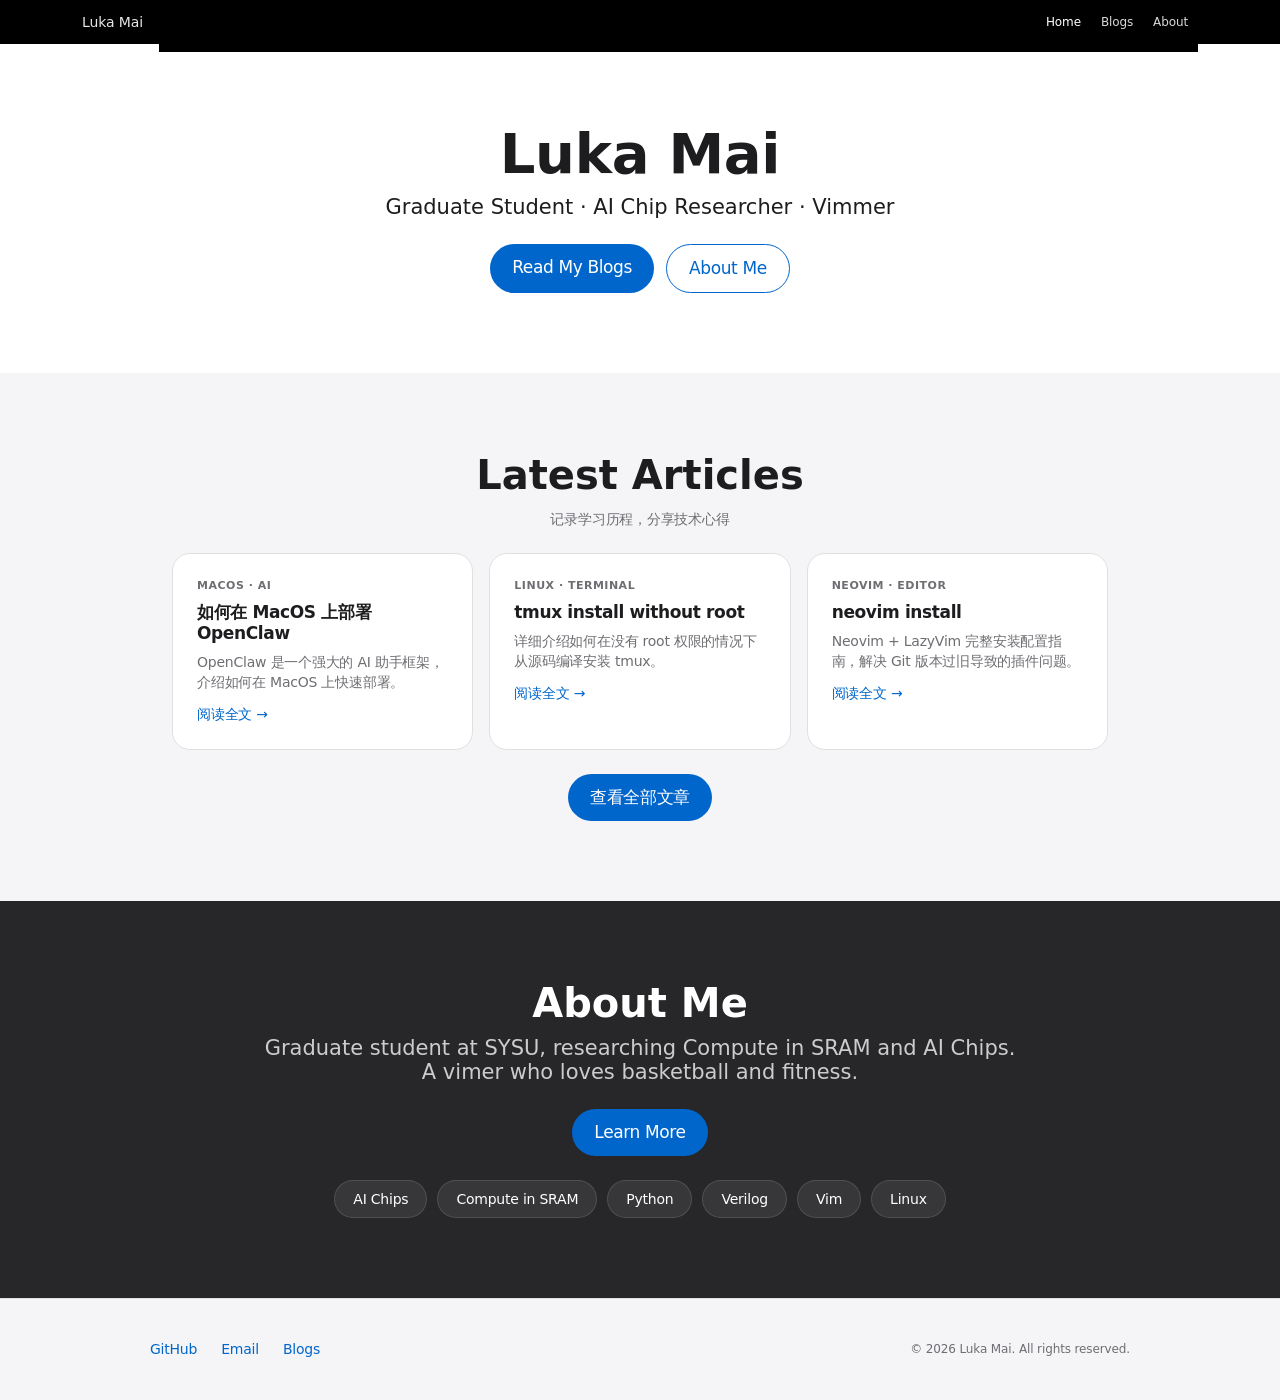
==== commit c74d3b96: "fix: accessibility and URL encoding fixes for index.html - Add lang="zh-CN" to <html> - Add aria-lab" ====
--- a/index.html
+++ b/index.html
@@ -1,5 +1,5 @@
 <!DOCTYPE html>
-<html>
+<html lang="zh-CN">
   <head>
     <title>Luka Mai</title>
     <meta charset="UTF-8">
@@ -15,7 +15,7 @@
     <nav class="navbar navbar-expand-lg sticky-top">
       <div class="container">
         <a class="navbar-brand" href="/">Luka Mai</a>
-        <button class="navbar-toggler" type="button" data-bs-toggle="collapse" data-bs-target="#navbarNav">
+        <button class="navbar-toggler" type="button" data-bs-toggle="collapse" data-bs-target="#navbarNav" aria-label="Toggle navigation">
           <span class="navbar-toggler-icon"></span>
         </button>
         <div class="collapse navbar-collapse" id="navbarNav">
@@ -55,7 +55,7 @@
             </a>
           </div>
           <div class="col-md-4">
-            <a href="/blogs/tmux install without root.html" class="blog-card">
+            <a href="/blogs/tmux%20install%20without%20root.html" class="blog-card">
               <div class="blog-tag">Linux · Terminal</div>
               <h3>tmux install without root</h3>
               <p>详细介绍如何在没有 root 权限的情况下从源码编译安装 tmux。</p>
@@ -63,7 +63,7 @@
             </a>
           </div>
           <div class="col-md-4">
-            <a href="/blogs/neovim install.html" class="blog-card">
+            <a href="/blogs/neovim%20install.html" class="blog-card">
               <div class="blog-tag">Neovim · Editor</div>
               <h3>neovim install</h3>
               <p>Neovim + LazyVim 完整安装配置指南，解决 Git 版本过旧导致的插件问题。</p>
@@ -72,7 +72,7 @@
           </div>
         </div>
         <div class="text-center mt-4">
-          <a href="/blogs.html" class="btn-apple-primary" style="font-size:15px;padding:9px 20px;">查看全部文章</a>
+          <a href="/blogs.html" class="btn-apple-primary">查看全部文章</a>
         </div>
       </div>
     </section>
